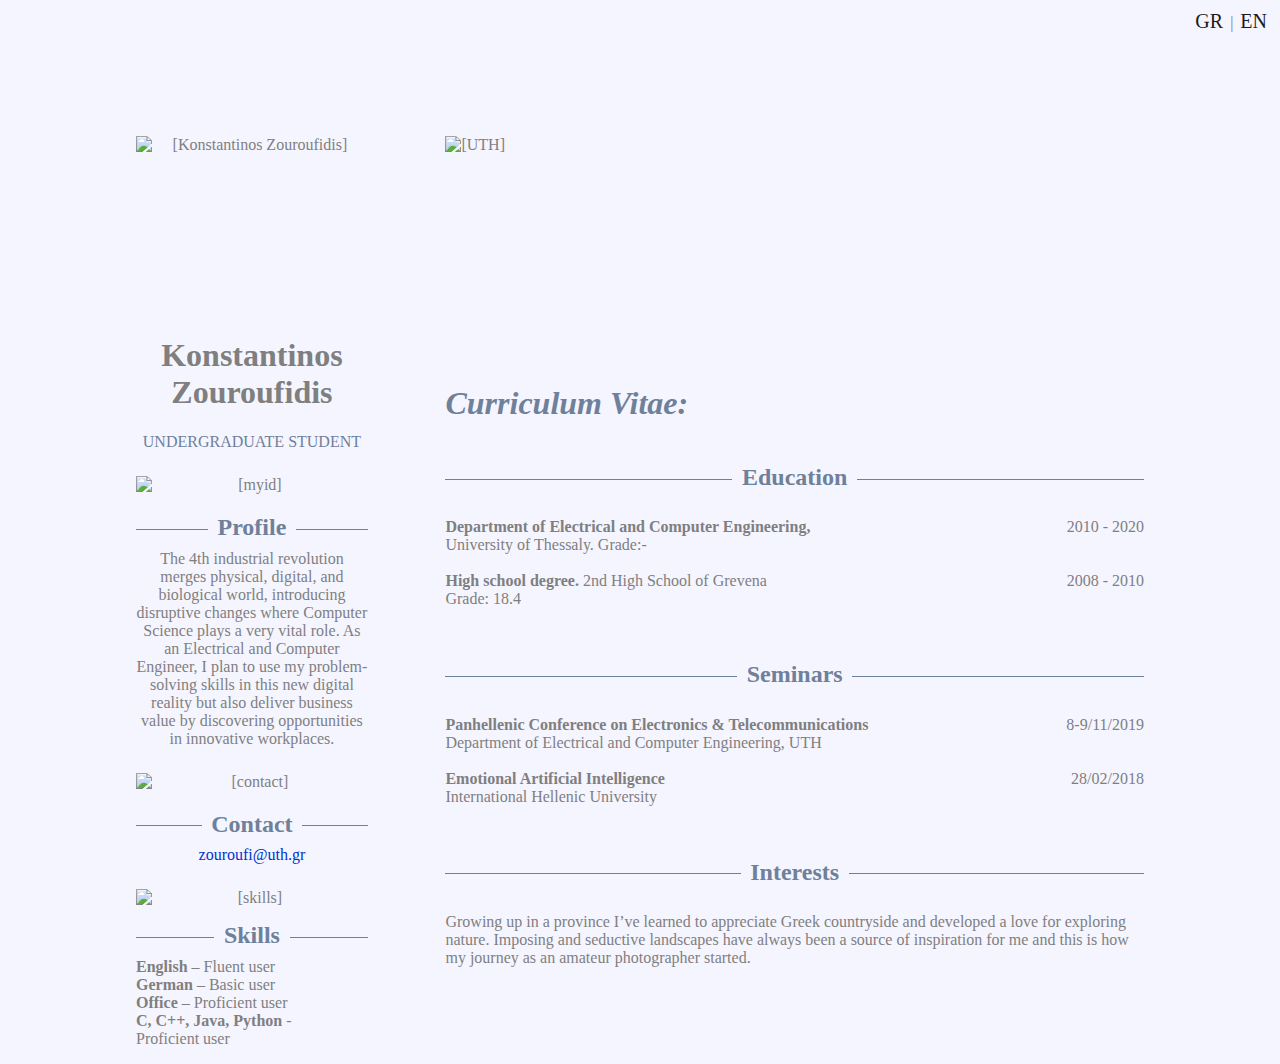
==== indexEn.html @ a3a18c2b "Add files via upload" ====
<!DOCTYPE html>
<html>
	<head>
		<meta charset="utf-8">
		<title>Konstantinos Zouroufidis</title>
		<link href="style.css" type="text/css" rel="stylesheet">
	</head>

	<body>
		<header>
            <div class="lang">
                <a href="index.html">GR</a>
                <span> | </span>
                <a href="indexEn.html">EN</a>
            </div>
        </header>

		<div class="information" id="information">
			<img src="img/profil.png" height="180" alt="[Konstantinos Zouroufidis]" class="center">
			<h1>Konstantinos<br> Zouroufidis</br></h1>
			<p>UNDERGRADUATE STUDENT</p>

			<img src="img/id.png" height="40" alt="[myid]" class="center">
			<h2><span>Profile</span></h2>
			<p>The 4th industrial revolution merges physical, digital, and biological world, introducing disruptive changes where Computer Science plays a very vital role. As an Electrical and Computer Engineer, I plan to use my problem-solving skills in this new digital reality but also deliver business value by discovering opportunities in innovative workplaces.</p>

			<img src="img/phone.png" height="40" alt="[contact]" class="center">
			<h2><span>Contact</span></h2>
			<p><a href="mailto:zouroufi@uth.gr">zouroufi@uth.gr</a></p>

			<img src="img/check.png" height="35" alt="[skills]" class="center">
			<h2><span>Skills</span></h2>
			<ul>
				<li> <b>English</b> – Fluent user </li>
				<li> <b>German</b> – Basic user </li>
				<li> <b>Office</b> – Proficient user </li>
	 			<li> <b>C, C++, Java, Python</b> - <br>Proficient user</br></li>
	 		</ul>
 		</div>

 		<div class="cv" id="cv">
 			<img src="img/ban.jpg" height="210" alt="[UTH]" class="center">

 			<h1><span>Curriculum Vitae:</span></h1>

			<h2><span>Education</span></h2>
			<p><b>Department of Electrical and Computer Engineering,</b><span class="align-right"> 2010 - 2020 </span><br> 
			University of Thessaly. Grade:- </br><br>
			<b>High school degree.</b> 2nd High School of Grevena<span class="align-right"> 2008 - 2010 </span><br> Grade: 18.4</br></br></p>

			<h2><span>Seminars</span></h2>
			<p><b>Panhellenic Conference on Electronics & Telecommunications</b><span class="align-right"> 8-9/11/2019 </span><br>
			Department of Electrical and Computer Engineering, UTH</br><br>
			<b>Emotional Artificial Intelligence</b><span class="align-right"> 28/02/2018 </span><br>
			International Hellenic University</br></br></p>

			<h2><span>Interests</span></h2>
			<p>Growing up in a province I’ve learned to appreciate Greek countryside and developed a love for exploring nature. Imposing and seductive landscapes have always been a source of inspiration for me and this is how my journey as an amateur photographer started.</p>
		</div>

	</body>
</html>
---- style.css ----
* {
  box-sizing: border-box;
}

body { 
  	font-family: Calibri;  
  	padding-top: 10%;
  	padding-left: 10%;
  	padding-right: 10%;
  	color: #7f7f7f;
  	background-color:#f5f5ff;
} 

h1 + p {
	color: #6f809a;
}

.information {
	width: 23%;
	float:left;
	text-align: center;
}

.information h2 {
	color: #6f809a;
   	border-bottom: 1px solid #6f809a; 
   	line-height: 0.1em;
  	margin: 10px 0 20px; 
} 

.information h2 span { 
    background:#f5f5ff; 
    padding:0 0.4em;
}

.information p {
	padding top: 2%;
	padding-bottom: 4%;
}

.center {
    display: block;
    margin: auto;
    padding-bottom: 12px;
}

.cv {
	width: 77%;
	float:left;

}

.cv h1 {
	color: #6f809a;
	font-style: italic;
	margin: auto;
	margin-top: 5%;
  	margin-left: 10%;
  	margin-bottom: 7%;
}

.cv h2 {
	color: #6f809a;
   	text-align: center;
   	border-bottom: 1px solid #6f809a; 
   	line-height: 0.1em;
  	width:90%;
  	margin: auto;
  	margin-left: 10%;
}

.cv h2 span { 
    background:#f5f5ff; 
    padding:0 0.4em; 

}

.cv p {
	margin-top:5%;
	padding-bottom: 4%;
	margin-left: 10%;
	text-align: left;
}

.cv img {
	width:90%;
	margin: auto;
	margin-left:10%;
}

.align-right {
	float: right;
}

.lang {
    position: absolute;
    top: 10px;
    right: 10px
}

.lang a {
    text-decoration: none;
}

.lang a {
    font-size: 20px;
    color: #1c1c1c!important;
    padding: 3px
}

.lang a:hover {
    color: gray!important;
}

ul {
    padding: 0;
}

li {
	list-style-type: none;
	text-align: left;
}

a:link {
  	color: #0033cc;
    text-decoration: none;
}

a:visited {
  	color: #66ccff;
}

a:hover {
  	color: #0066ff;
}
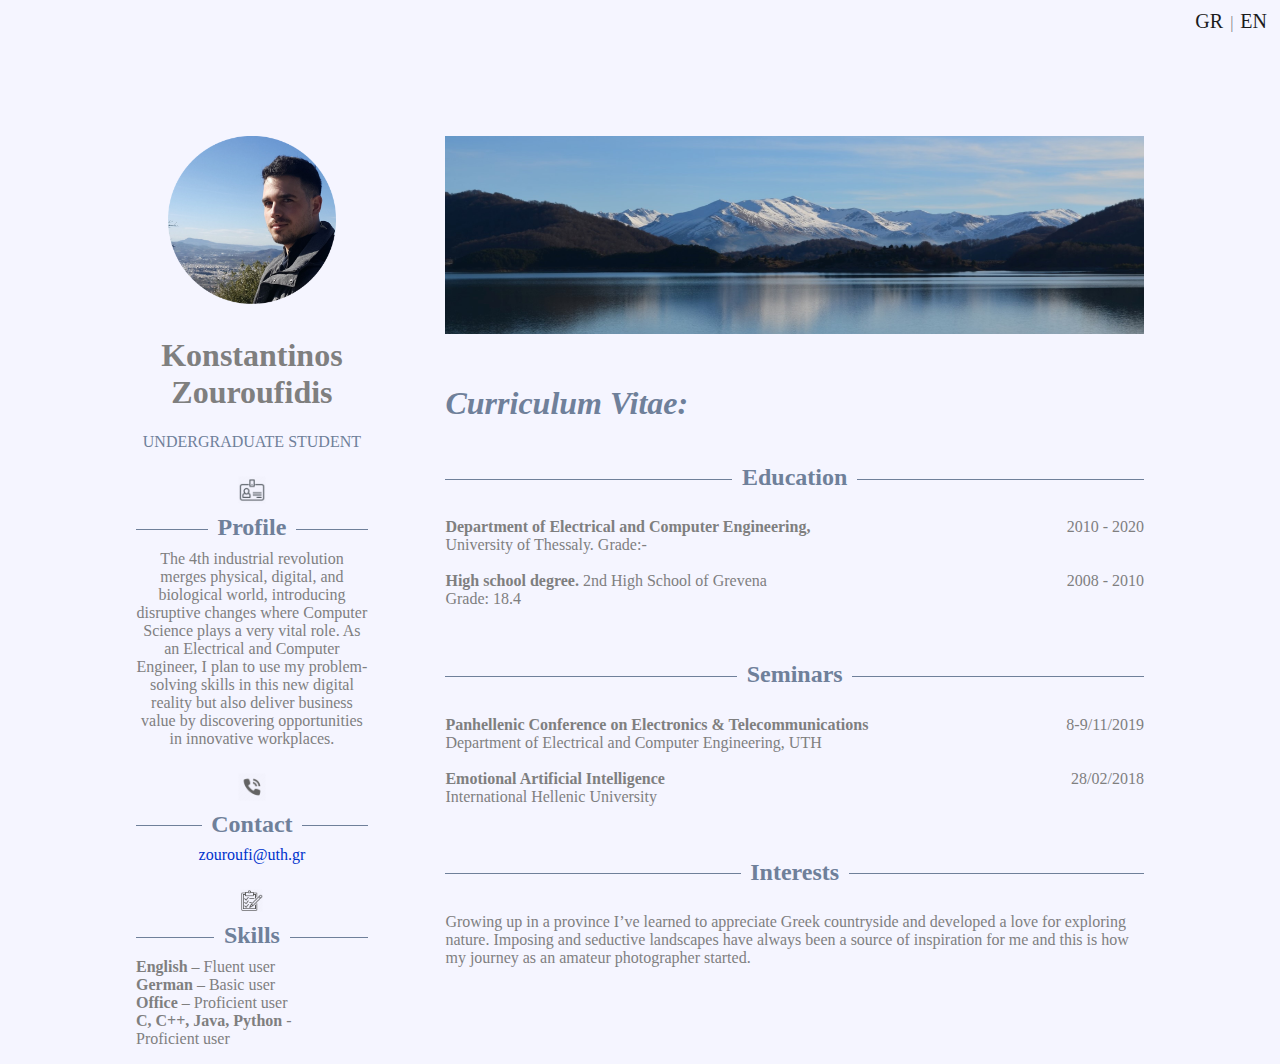
==== commit 9e4abd6c: "Add files via upload" ====
--- a/indexEn.html
+++ b/indexEn.html
@@ -4,6 +4,7 @@
 		<meta charset="utf-8">
 		<title>Konstantinos Zouroufidis</title>
 		<link href="style.css" type="text/css" rel="stylesheet">
+		<meta name="viewport" content="width=device-width, initial-scale=1.0">
 	</head>
 
 	<body>
--- a/style.css
+++ b/style.css
@@ -132,4 +132,19 @@
 
 a:hover {
   	color: #0066ff;
-}+}
+
+@media (max-width: 1000px) {
+  	.information {
+    	float: none ;
+    	width: 100% ;
+  	}
+  	.cv {
+    	float: none;
+    	width: 100% ;
+    	margin-left:-5%!important;
+  	}
+   	body {
+        padding: 0
+    }
+}
